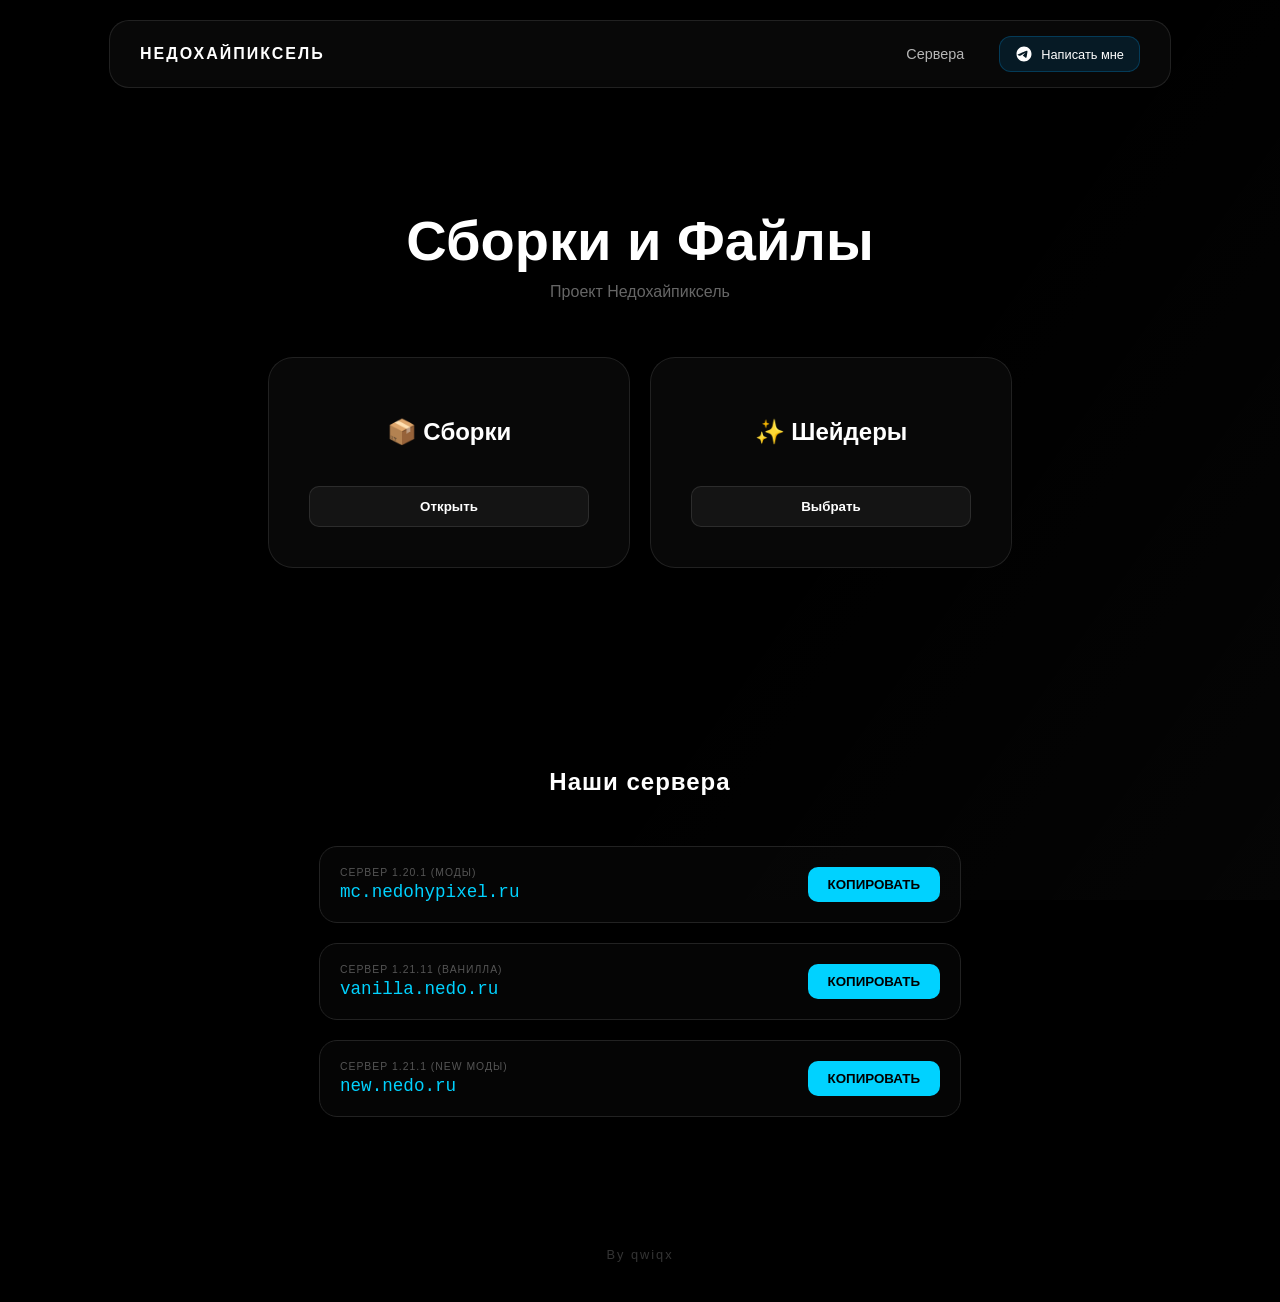
==== index.html @ 05dfc5c6 "site site" ====
<!DOCTYPE html>
<html lang="ru">
<head>
    <meta charset="UTF-8">
    <meta name="viewport" content="width=device-width, initial-scale=1.0">
    <title>Недохайпиксель | Главная</title>
    <style>
        :root {
            --glass: rgba(255, 255, 255, 0.03);
            --glass-border: rgba(255, 255, 255, 0.1);
            --accent: #00d2ff;
        }

        body {
            margin: 0; padding: 0;
            font-family: 'Segoe UI', sans-serif;
            background: #000; color: white;
            min-height: 100vh; overflow-x: hidden;
            display: flex; flex-direction: column;
        }

        /* Эффект шиммера на фоне */
        body::before {
            content: ""; position: fixed; top: 0; left: 0; width: 100%; height: 100%;
            background: linear-gradient(125deg, transparent 30%, rgba(255,255,255,0.02) 50%, transparent 70%);
            background-size: 200% 200%;
            animation: bgShimmer 8s infinite linear;
            pointer-events: none; z-index: 0;
        }

        @keyframes bgShimmer {
            0% { background-position: -200% 0; }
            100% { background-position: 200% 0; }
        }

        /* Навигация */
        nav {
            width: 90%; max-width: 1000px; margin: 20px auto; padding: 15px 30px;
            background: var(--glass); backdrop-filter: blur(15px);
            border: 1px solid var(--glass-border); border-radius: 20px;
            display: flex; justify-content: space-between; align-items: center;
            position: sticky; top: 20px; z-index: 100;
        }

        /* Логотип-ссылка */
        .logo-link {
            text-decoration: none; color: white; font-weight: bold;
            letter-spacing: 2px; cursor: pointer; transition: 0.3s;
        }
        .logo-link:hover { color: var(--accent); }

        .nav-right { display: flex; align-items: center; gap: 20px; }
        
        .tg-link {
            display: flex; align-items: center; background: rgba(0, 136, 204, 0.15);
            border: 1px solid rgba(0, 136, 204, 0.3); padding: 8px 15px; border-radius: 12px;
            text-decoration: none; color: white; transition: 0.3s; font-size: 0.8rem;
        }
        .tg-link:hover { background: #0088cc; box-shadow: 0 0 15px #0088cc; }
        .tg-icon { width: 18px; height: 18px; margin-right: 8px; }

        .hero {
            flex: 1; display: flex; flex-direction: column;
            justify-content: center; align-items: center; text-align: center;
            padding: 100px 20px; z-index: 1;
        }

        .main-cards { display: flex; gap: 20px; flex-wrap: wrap; justify-content: center; margin-top: 40px; }

        .glass-card {
            background: var(--glass); border: 1px solid var(--glass-border);
            backdrop-filter: blur(10px); border-radius: 25px; padding: 40px;
            width: 280px; transition: 0.4s;
        }
        .glass-card:hover { transform: translateY(-10px); border-color: var(--accent); }

        /* Секция серверов */
        .servers-section {
            padding: 80px 20px; display: flex; flex-direction: column; align-items: center; z-index: 1;
        }

        .ip-card {
            background: rgba(255,255,255,0.02); border: 1px solid #222;
            width: 100%; max-width: 600px; margin: 10px; padding: 20px;
            border-radius: 18px; display: flex; justify-content: space-between; align-items: center;
        }

        /* Маленькие приписки */
        .server-tag {
            font-size: 0.65rem; color: #555; text-transform: uppercase;
            letter-spacing: 1px; margin-bottom: 4px;
        }

        .ip-text { font-family: monospace; color: var(--accent); font-size: 1.1rem; }

        .btn-copy {
            background: var(--accent); color: #000; border: none; padding: 10px 20px;
            border-radius: 10px; cursor: pointer; font-weight: bold; transition: 0.3s;
        }
        .btn-copy:hover { transform: scale(1.05); }

        .btn-main {
            margin-top: 20px; padding: 12px 25px; background: rgba(255,255,255,0.05);
            border: 1px solid var(--glass-border); border-radius: 10px; color: white;
            cursor: pointer; width: 100%; font-weight: bold; transition: 0.3s;
        }
        .btn-main:hover { background: white; color: black; }

        /* Модалка */
        .modal {
            position: fixed; top: 0; left: 0; width: 100%; height: 100%;
            background: rgba(0,0,0,0.9); backdrop-filter: blur(10px);
            display: none; justify-content: center; align-items: center; z-index: 1000;
        }
        .modal-content {
            background: #111; border: 1px solid var(--accent); padding: 30px;
            border-radius: 20px; width: 90%; max-width: 400px; text-align: center;
        }

        footer { padding: 40px 0; text-align: center; z-index: 1; opacity: 0.2; font-size: 0.8rem; letter-spacing: 2px; }
    </style>
</head>
<body>

    <nav>
        <!-- Лого теперь ссылка на верх страницы -->
        <a onclick="window.scrollTo({top: 0, behavior: 'smooth'})" class="logo-link">НЕДОХАЙПИКСЕЛЬ</a>
        
        <div class="nav-right">
            <a onclick="document.getElementById('ips').scrollIntoView({behavior: 'smooth'})" style="color: white; text-decoration: none; cursor: pointer; font-size: 0.9rem; opacity: 0.7; margin-right: 15px;">Сервера</a>
            <a href="https://t.me/qwiqxtyanski" target="_blank" class="tg-link">
                <svg class="tg-icon" viewBox="0 0 24 24" fill="currentColor"><path d="M12 2C6.48 2 2 6.48 2 12s4.48 10 10 10 10-4.48 10-10S17.52 2 12 2zm4.64 6.8c-.15 1.58-.8 5.42-1.13 7.19-.14.75-.42 1-.68 1.03-.58.05-1.02-.38-1.58-.75-.88-.58-1.38-.94-2.23-1.5-.99-.65-.35-1.01.22-1.59.15-.15 2.71-2.48 2.76-2.69.01-.03.01-.14-.07-.2s-.21-.05-.3-.03c-.11.02-1.92 1.21-5.41 3.57-.51.35-.97.52-1.38.51-.45-.01-1.32-.26-1.97-.47-.79-.26-1.42-.4-1.36-.85.03-.24.33-.48.89-.74 3.48-1.51 5.81-2.52 6.99-3.01 3.32-1.4 4.01-1.64 4.46-1.65.1 0 .32.02.47.14.12.1.16.24.18.33.01.08.02.23.01.37z"/></svg>
                Написать мне
            </a>
        </div>
    </nav>

    <div class="hero">
        <h1 style="font-size: 3.5rem; margin: 0;">Сборки и Файлы</h1>
        <p style="opacity: 0.4; margin-top: 10px;">Проект Недохайпиксель</p>
        
        <div class="main-cards">
            <div class="glass-card">
                <h2>📦 Сборки</h2>
                <button class="btn-main" onclick="openModal('mods')">Открыть</button>
            </div>
            <div class="glass-card">
                <h2>✨ Шейдеры</h2>
                <button class="btn-main" onclick="openModal('shaders')">Выбрать</button>
            </div>
        </div>
    </div>

    <div class="servers-section" id="ips">
        <h2 style="margin-bottom: 40px; letter-spacing: 1px;">Наши сервера</h2>
        
        <!-- Сервер 1 -->
        <div class="ip-card">
            <div>
                <div class="server-tag">сервер 1.20.1 (моды)</div>
                <div class="ip-text" id="ip1">mc.nedohypixel.ru</div>
            </div>
            <button class="btn-copy" onclick="copyIP('ip1', this)">КОПИРОВАТЬ</button>
        </div>

        <!-- Сервер 2 -->
        <div class="ip-card">
            <div>
                <div class="server-tag">сервер 1.21.11 (ванилла)</div>
                <div class="ip-text" id="ip2">vanilla.nedo.ru</div>
            </div>
            <button class="btn-copy" onclick="copyIP('ip2', this)">КОПИРОВАТЬ</button>
        </div>

        <!-- Сервер 3 (Вернул!) -->
        <div class="ip-card">
            <div>
                <div class="server-tag">сервер 1.21.1 (new моды)</div>
                <div class="ip-text" id="ip3">new.nedo.ru</div>
            </div>
            <button class="btn-copy" onclick="copyIP('ip3', this)">КОПИРОВАТЬ</button>
        </div>
    </div>

    <div class="modal" id="modal" onclick="if(event.target == this) closeModal()">
        <div class="modal-content">
            <h2 id="modal-title" style="margin-bottom: 20px;"></h2>
            <div id="modal-list-container"></div>
            <button class="btn-main" onclick="closeModal()">Закрыть</button>
        </div>
    </div>

    <footer>By qwiqx</footer>

    <script>
        const store = {
            mods: {
                title: "Сборки модов",
                items: [
                    { name: "Сборка 1.20.1", url: "files/mods1.zip" },
                    { name: "Сборка 1.21.1", url: "files/mods2.zip" },
                    { name: "Визуальная сборка", url: "files/visual.zip" }
                ]
            },
            shaders: { title: "Шейдеры", items: [] }
        };

        function openModal(type) {
            const data = store[type];
            document.getElementById('modal-title').innerText = data.title;
            const container = document.getElementById('modal-list-container');
            if (data.items.length === 0) {
                container.innerHTML = "<p style='margin: 20px; opacity: 0.5;'>Увы, тут сборки нет</p>";
            } else {
                let html = '<div style="margin-bottom: 20px;">';
                data.items.forEach(i => {
                    html += `<a href="${i.url}" download style="display:block; padding:15px; background:#1a1a1a; margin:10px 0; border-radius:12px; color:var(--accent); text-decoration:none; border: 1px solid #333;">${i.name}</a>`;
                });
                html += '</div>';
                container.innerHTML = html;
            }
            document.getElementById('modal').style.display = 'flex';
        }

        function closeModal() { document.getElementById('modal').style.display = 'none'; }

        function copyIP(id, btn) {
            const text = document.getElementById(id).innerText;
            navigator.clipboard.writeText(text);
            const old = btn.innerText;
            btn.innerText = "ГОТОВО";
            btn.style.background = "#fff";
            setTimeout(() => { 
                btn.innerText = old; 
                btn.style.background = "var(--accent)";
            }, 1500);
        }
    </script>
</body>
</html>
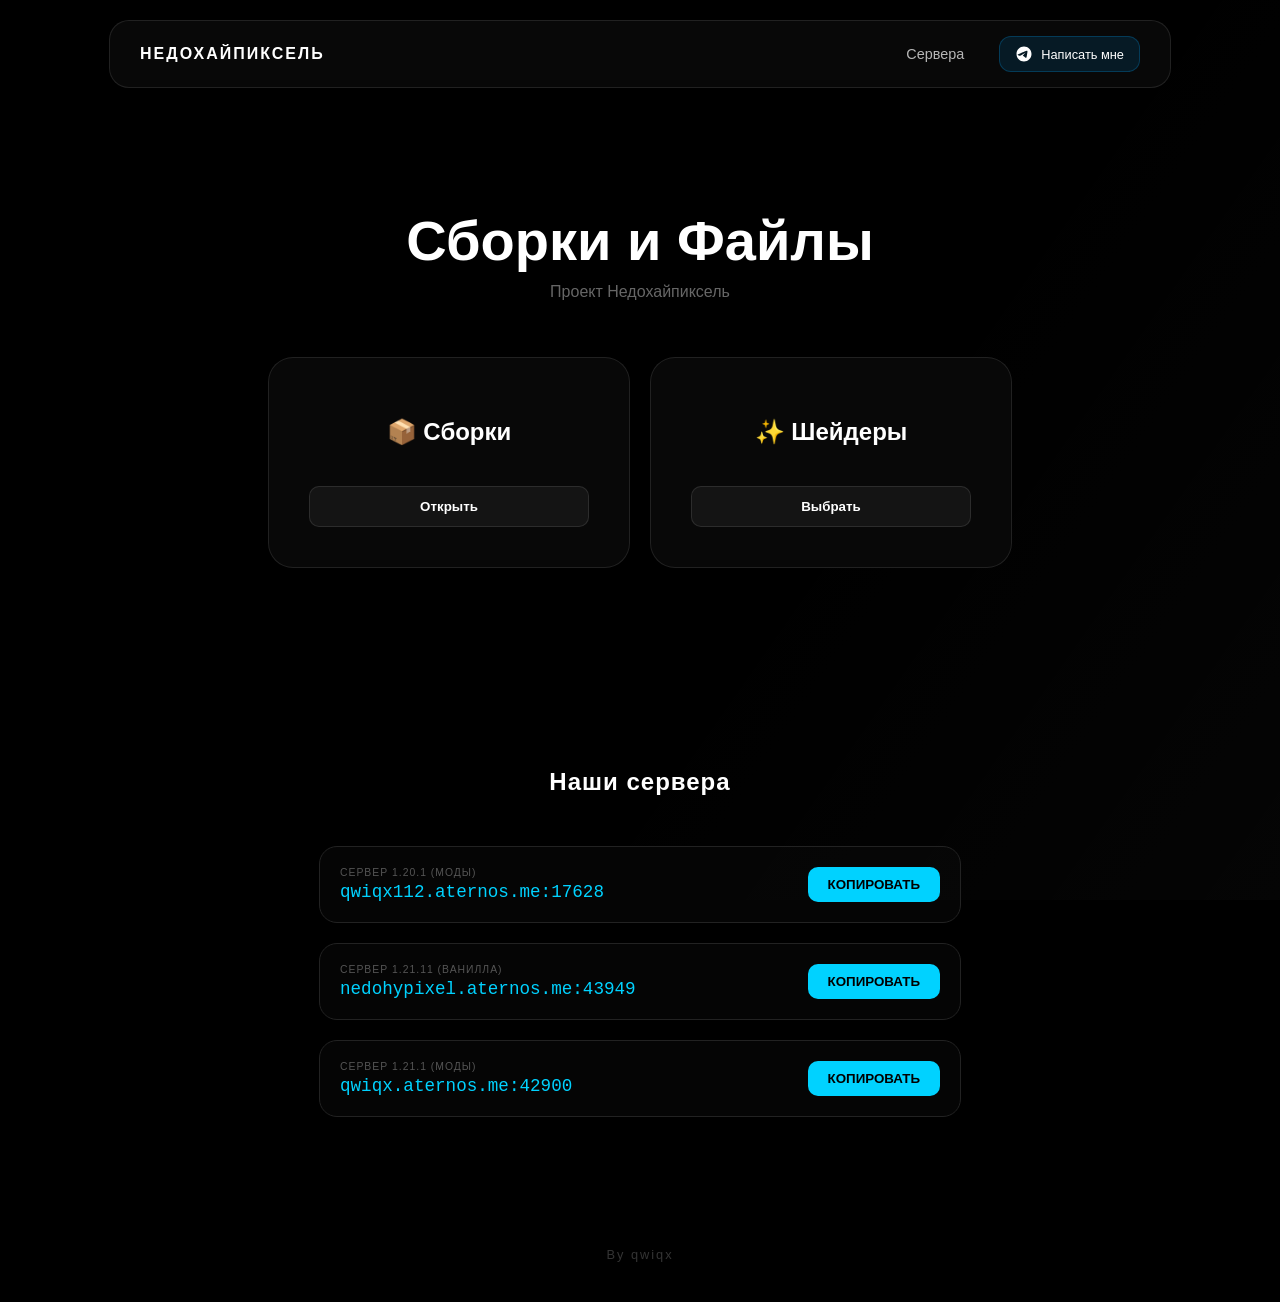
==== commit 9e1e1c44: "ndex.html" ====
--- a/index.html
+++ b/index.html
@@ -158,7 +158,7 @@
         <div class="ip-card">
             <div>
                 <div class="server-tag">сервер 1.20.1 (моды)</div>
-                <div class="ip-text" id="ip1">mc.nedohypixel.ru</div>
+                <div class="ip-text" id="ip1">qwiqx112.aternos.me:17628</div>
             </div>
             <button class="btn-copy" onclick="copyIP('ip1', this)">КОПИРОВАТЬ</button>
         </div>
@@ -167,7 +167,7 @@
         <div class="ip-card">
             <div>
                 <div class="server-tag">сервер 1.21.11 (ванилла)</div>
-                <div class="ip-text" id="ip2">vanilla.nedo.ru</div>
+                <div class="ip-text" id="ip2">nedohypixel.aternos.me:43949</div>
             </div>
             <button class="btn-copy" onclick="copyIP('ip2', this)">КОПИРОВАТЬ</button>
         </div>
@@ -175,8 +175,8 @@
         <!-- Сервер 3 (Вернул!) -->
         <div class="ip-card">
             <div>
-                <div class="server-tag">сервер 1.21.1 (new моды)</div>
-                <div class="ip-text" id="ip3">new.nedo.ru</div>
+                <div class="server-tag">сервер 1.21.1 (моды)</div>
+                <div class="ip-text" id="ip3">qwiqx.aternos.me:42900</div>
             </div>
             <button class="btn-copy" onclick="copyIP('ip3', this)">КОПИРОВАТЬ</button>
         </div>
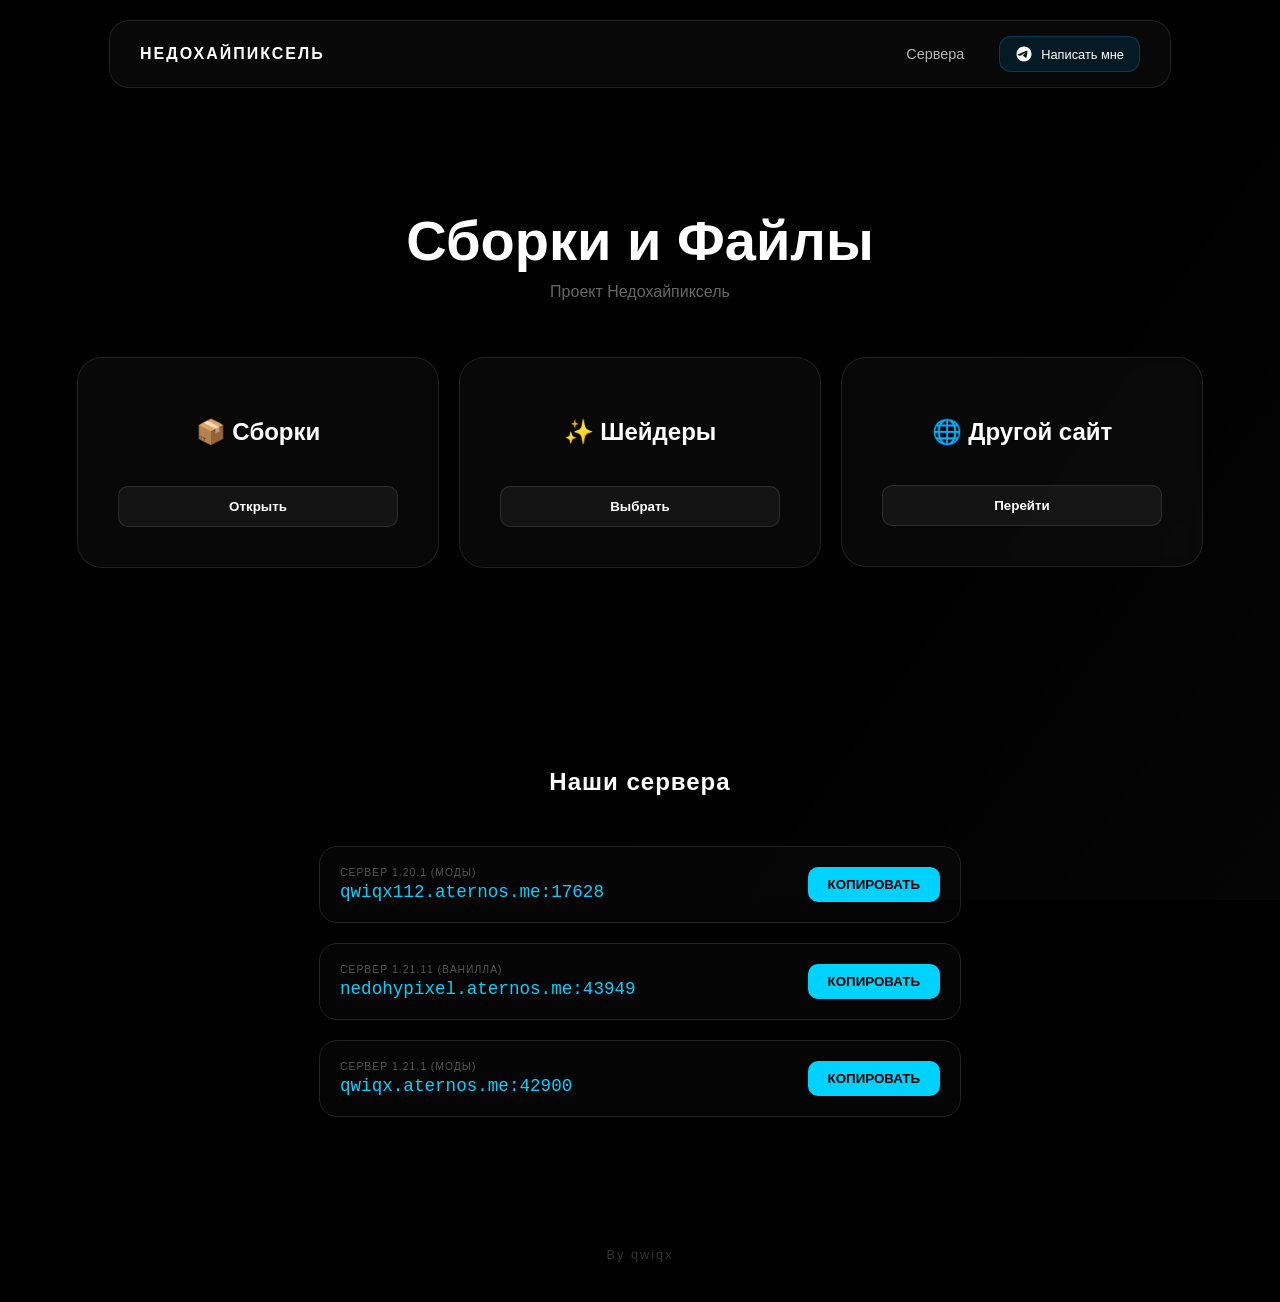
==== commit ecc91876: "Update index.html" ====
--- a/index.html
+++ b/index.html
@@ -148,6 +148,10 @@
                 <h2>✨ Шейдеры</h2>
                 <button class="btn-main" onclick="openModal('shaders')">Выбрать</button>
             </div>
+            <div class="glass-card">
+                <h2>🌐 Другой сайт</h2>
+                <button class="btn-main" onclick="window.open('https://ваш-второй-сайт.ru', '_blank')">Перейти</button>
+            </div>
         </div>
     </div>
 
@@ -197,9 +201,9 @@
             mods: {
                 title: "Сборки модов",
                 items: [
-                    { name: "Сборка 1.20.1", url: "files/mods1.zip" },
-                    { name: "Сборка 1.21.1", url: "files/mods2.zip" },
-                    { name: "Визуальная сборка", url: "files/visual.zip" }
+                    { name: "Сборка 1.20.1", url: "https://disk.yandex.ru/d/FTYh0qa2g4-erA" },
+                    { name: "Сборка 1.21.1", url: "https://disk.yandex.ru/d/NLngsnzkIj55_A" },
+                    { name: "Визуальная сборка", url: "https://disk.yandex.ru/d/I3ElpFcVDI23cg" }
                 ]
             },
             shaders: { title: "Шейдеры", items: [] }
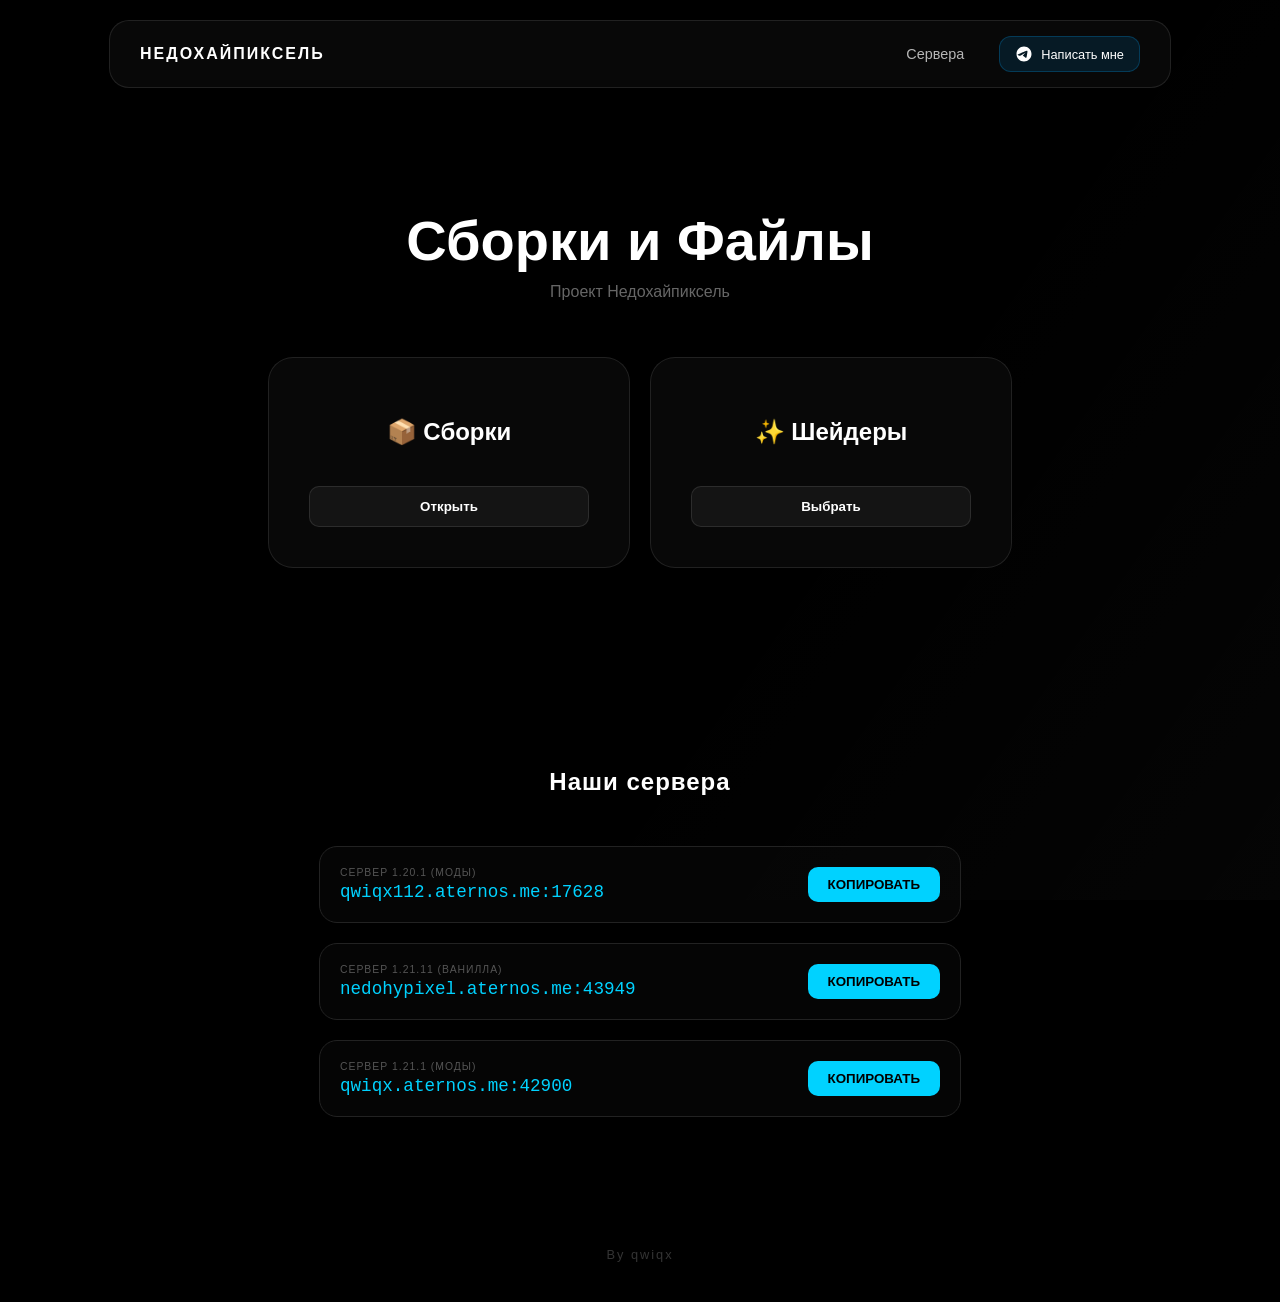
==== commit bd10189d: "Update index.html" ====
--- a/index.html
+++ b/index.html
@@ -147,10 +147,6 @@
             <div class="glass-card">
                 <h2>✨ Шейдеры</h2>
                 <button class="btn-main" onclick="openModal('shaders')">Выбрать</button>
-            </div>
-            <div class="glass-card">
-                <h2>🌐 Другой сайт</h2>
-                <button class="btn-main" onclick="window.open('https://ваш-второй-сайт.ru', '_blank')">Перейти</button>
             </div>
         </div>
     </div>
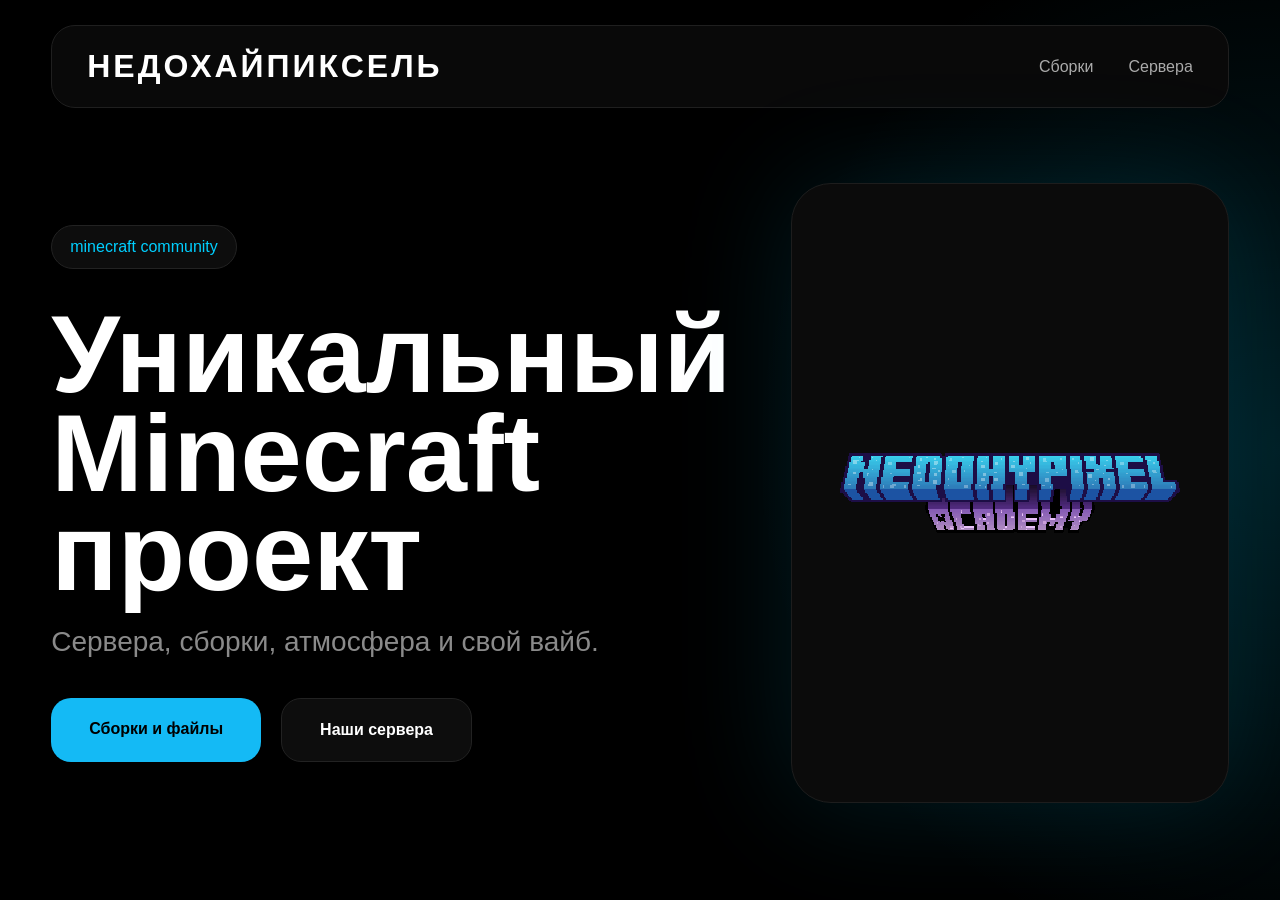
==== commit 120e7e1e: "Update index.html" ====
--- a/index.html
+++ b/index.html
@@ -1,240 +1,58 @@
 <!DOCTYPE html>
 <html lang="ru">
 <head>
-    <meta charset="UTF-8">
-    <meta name="viewport" content="width=device-width, initial-scale=1.0">
-    <title>Недохайпиксель | Главная</title>
-    <style>
-        :root {
-            --glass: rgba(255, 255, 255, 0.03);
-            --glass-border: rgba(255, 255, 255, 0.1);
-            --accent: #00d2ff;
-        }
-
-        body {
-            margin: 0; padding: 0;
-            font-family: 'Segoe UI', sans-serif;
-            background: #000; color: white;
-            min-height: 100vh; overflow-x: hidden;
-            display: flex; flex-direction: column;
-        }
-
-        /* Эффект шиммера на фоне */
-        body::before {
-            content: ""; position: fixed; top: 0; left: 0; width: 100%; height: 100%;
-            background: linear-gradient(125deg, transparent 30%, rgba(255,255,255,0.02) 50%, transparent 70%);
-            background-size: 200% 200%;
-            animation: bgShimmer 8s infinite linear;
-            pointer-events: none; z-index: 0;
-        }
-
-        @keyframes bgShimmer {
-            0% { background-position: -200% 0; }
-            100% { background-position: 200% 0; }
-        }
-
-        /* Навигация */
-        nav {
-            width: 90%; max-width: 1000px; margin: 20px auto; padding: 15px 30px;
-            background: var(--glass); backdrop-filter: blur(15px);
-            border: 1px solid var(--glass-border); border-radius: 20px;
-            display: flex; justify-content: space-between; align-items: center;
-            position: sticky; top: 20px; z-index: 100;
-        }
-
-        /* Логотип-ссылка */
-        .logo-link {
-            text-decoration: none; color: white; font-weight: bold;
-            letter-spacing: 2px; cursor: pointer; transition: 0.3s;
-        }
-        .logo-link:hover { color: var(--accent); }
-
-        .nav-right { display: flex; align-items: center; gap: 20px; }
-        
-        .tg-link {
-            display: flex; align-items: center; background: rgba(0, 136, 204, 0.15);
-            border: 1px solid rgba(0, 136, 204, 0.3); padding: 8px 15px; border-radius: 12px;
-            text-decoration: none; color: white; transition: 0.3s; font-size: 0.8rem;
-        }
-        .tg-link:hover { background: #0088cc; box-shadow: 0 0 15px #0088cc; }
-        .tg-icon { width: 18px; height: 18px; margin-right: 8px; }
-
-        .hero {
-            flex: 1; display: flex; flex-direction: column;
-            justify-content: center; align-items: center; text-align: center;
-            padding: 100px 20px; z-index: 1;
-        }
-
-        .main-cards { display: flex; gap: 20px; flex-wrap: wrap; justify-content: center; margin-top: 40px; }
-
-        .glass-card {
-            background: var(--glass); border: 1px solid var(--glass-border);
-            backdrop-filter: blur(10px); border-radius: 25px; padding: 40px;
-            width: 280px; transition: 0.4s;
-        }
-        .glass-card:hover { transform: translateY(-10px); border-color: var(--accent); }
-
-        /* Секция серверов */
-        .servers-section {
-            padding: 80px 20px; display: flex; flex-direction: column; align-items: center; z-index: 1;
-        }
-
-        .ip-card {
-            background: rgba(255,255,255,0.02); border: 1px solid #222;
-            width: 100%; max-width: 600px; margin: 10px; padding: 20px;
-            border-radius: 18px; display: flex; justify-content: space-between; align-items: center;
-        }
-
-        /* Маленькие приписки */
-        .server-tag {
-            font-size: 0.65rem; color: #555; text-transform: uppercase;
-            letter-spacing: 1px; margin-bottom: 4px;
-        }
-
-        .ip-text { font-family: monospace; color: var(--accent); font-size: 1.1rem; }
-
-        .btn-copy {
-            background: var(--accent); color: #000; border: none; padding: 10px 20px;
-            border-radius: 10px; cursor: pointer; font-weight: bold; transition: 0.3s;
-        }
-        .btn-copy:hover { transform: scale(1.05); }
-
-        .btn-main {
-            margin-top: 20px; padding: 12px 25px; background: rgba(255,255,255,0.05);
-            border: 1px solid var(--glass-border); border-radius: 10px; color: white;
-            cursor: pointer; width: 100%; font-weight: bold; transition: 0.3s;
-        }
-        .btn-main:hover { background: white; color: black; }
-
-        /* Модалка */
-        .modal {
-            position: fixed; top: 0; left: 0; width: 100%; height: 100%;
-            background: rgba(0,0,0,0.9); backdrop-filter: blur(10px);
-            display: none; justify-content: center; align-items: center; z-index: 1000;
-        }
-        .modal-content {
-            background: #111; border: 1px solid var(--accent); padding: 30px;
-            border-radius: 20px; width: 90%; max-width: 400px; text-align: center;
-        }
-
-        footer { padding: 40px 0; text-align: center; z-index: 1; opacity: 0.2; font-size: 0.8rem; letter-spacing: 2px; }
-    </style>
+  <meta charset="UTF-8">
+  <meta name="viewport" content="width=device-width, initial-scale=1.0">
+  <title>Недохайпиксель</title>
+  <link rel="stylesheet" href="style.css">
 </head>
 <body>
 
-    <nav>
-        <!-- Лого теперь ссылка на верх страницы -->
-        <a onclick="window.scrollTo({top: 0, behavior: 'smooth'})" class="logo-link">НЕДОХАЙПИКСЕЛЬ</a>
-        
-        <div class="nav-right">
-            <a onclick="document.getElementById('ips').scrollIntoView({behavior: 'smooth'})" style="color: white; text-decoration: none; cursor: pointer; font-size: 0.9rem; opacity: 0.7; margin-right: 15px;">Сервера</a>
-            <a href="https://t.me/qwiqxtyanski" target="_blank" class="tg-link">
-                <svg class="tg-icon" viewBox="0 0 24 24" fill="currentColor"><path d="M12 2C6.48 2 2 6.48 2 12s4.48 10 10 10 10-4.48 10-10S17.52 2 12 2zm4.64 6.8c-.15 1.58-.8 5.42-1.13 7.19-.14.75-.42 1-.68 1.03-.58.05-1.02-.38-1.58-.75-.88-.58-1.38-.94-2.23-1.5-.99-.65-.35-1.01.22-1.59.15-.15 2.71-2.48 2.76-2.69.01-.03.01-.14-.07-.2s-.21-.05-.3-.03c-.11.02-1.92 1.21-5.41 3.57-.51.35-.97.52-1.38.51-.45-.01-1.32-.26-1.97-.47-.79-.26-1.42-.4-1.36-.85.03-.24.33-.48.89-.74 3.48-1.51 5.81-2.52 6.99-3.01 3.32-1.4 4.01-1.64 4.46-1.65.1 0 .32.02.47.14.12.1.16.24.18.33.01.08.02.23.01.37z"/></svg>
-                Написать мне
-            </a>
-        </div>
-    </nav>
+<nav>
+  <div class="logo">НЕДОХАЙПИКСЕЛЬ</div>
 
-    <div class="hero">
-        <h1 style="font-size: 3.5rem; margin: 0;">Сборки и Файлы</h1>
-        <p style="opacity: 0.4; margin-top: 10px;">Проект Недохайпиксель</p>
-        
-        <div class="main-cards">
-            <div class="glass-card">
-                <h2>📦 Сборки</h2>
-                <button class="btn-main" onclick="openModal('mods')">Открыть</button>
-            </div>
-            <div class="glass-card">
-                <h2>✨ Шейдеры</h2>
-                <button class="btn-main" onclick="openModal('shaders')">Выбрать</button>
-            </div>
-        </div>
+  <div class="nav-links">
+    <a href="downloads.html">Сборки</a>
+    <a href="servers.html">Сервера</a>
+  </div>
+</nav>
+
+<section class="hero">
+
+  <div class="hero-text">
+
+    <div class="badge">
+      minecraft community
     </div>
 
-    <div class="servers-section" id="ips">
-        <h2 style="margin-bottom: 40px; letter-spacing: 1px;">Наши сервера</h2>
-        
-        <!-- Сервер 1 -->
-        <div class="ip-card">
-            <div>
-                <div class="server-tag">сервер 1.20.1 (моды)</div>
-                <div class="ip-text" id="ip1">qwiqx112.aternos.me:17628</div>
-            </div>
-            <button class="btn-copy" onclick="copyIP('ip1', this)">КОПИРОВАТЬ</button>
-        </div>
+    <h1>
+      Уникальный <br>
+      Minecraft <br>
+      проект
+    </h1>
 
-        <!-- Сервер 2 -->
-        <div class="ip-card">
-            <div>
-                <div class="server-tag">сервер 1.21.11 (ванилла)</div>
-                <div class="ip-text" id="ip2">nedohypixel.aternos.me:43949</div>
-            </div>
-            <button class="btn-copy" onclick="copyIP('ip2', this)">КОПИРОВАТЬ</button>
-        </div>
+    <p>
+      Сервера, сборки, атмосфера и свой вайб.
+    </p>
 
-        <!-- Сервер 3 (Вернул!) -->
-        <div class="ip-card">
-            <div>
-                <div class="server-tag">сервер 1.21.1 (моды)</div>
-                <div class="ip-text" id="ip3">qwiqx.aternos.me:42900</div>
-            </div>
-            <button class="btn-copy" onclick="copyIP('ip3', this)">КОПИРОВАТЬ</button>
-        </div>
+    <div class="hero-buttons">
+      <a href="downloads.html" class="btn-blue">
+        Сборки и файлы
+      </a>
+
+      <a href="servers.html" class="btn-dark">
+        Наши сервера
+      </a>
     </div>
 
-    <div class="modal" id="modal" onclick="if(event.target == this) closeModal()">
-        <div class="modal-content">
-            <h2 id="modal-title" style="margin-bottom: 20px;"></h2>
-            <div id="modal-list-container"></div>
-            <button class="btn-main" onclick="closeModal()">Закрыть</button>
-        </div>
-    </div>
+  </div>
 
-    <footer>By qwiqx</footer>
+  <div class="skin-card">
+    <img src="skin.png" alt="">
+  </div>
 
-    <script>
-        const store = {
-            mods: {
-                title: "Сборки модов",
-                items: [
-                    { name: "Сборка 1.20.1", url: "https://disk.yandex.ru/d/FTYh0qa2g4-erA" },
-                    { name: "Сборка 1.21.1", url: "https://disk.yandex.ru/d/NLngsnzkIj55_A" },
-                    { name: "Визуальная сборка", url: "https://disk.yandex.ru/d/I3ElpFcVDI23cg" }
-                ]
-            },
-            shaders: { title: "Шейдеры", items: [] }
-        };
+</section>
 
-        function openModal(type) {
-            const data = store[type];
-            document.getElementById('modal-title').innerText = data.title;
-            const container = document.getElementById('modal-list-container');
-            if (data.items.length === 0) {
-                container.innerHTML = "<p style='margin: 20px; opacity: 0.5;'>Увы, тут сборки нет</p>";
-            } else {
-                let html = '<div style="margin-bottom: 20px;">';
-                data.items.forEach(i => {
-                    html += `<a href="${i.url}" download style="display:block; padding:15px; background:#1a1a1a; margin:10px 0; border-radius:12px; color:var(--accent); text-decoration:none; border: 1px solid #333;">${i.name}</a>`;
-                });
-                html += '</div>';
-                container.innerHTML = html;
-            }
-            document.getElementById('modal').style.display = 'flex';
-        }
-
-        function closeModal() { document.getElementById('modal').style.display = 'none'; }
-
-        function copyIP(id, btn) {
-            const text = document.getElementById(id).innerText;
-            navigator.clipboard.writeText(text);
-            const old = btn.innerText;
-            btn.innerText = "ГОТОВО";
-            btn.style.background = "#fff";
-            setTimeout(() => { 
-                btn.innerText = old; 
-                btn.style.background = "var(--accent)";
-            }, 1500);
-        }
-    </script>
+<script src="script.js"></script>
 </body>
 </html>
--- a/style.css
+++ b/style.css
@@ -0,0 +1,258 @@
+*{
+  margin:0;
+  padding:0;
+  box-sizing:border-box;
+}
+
+body{
+  background:#000;
+  color:white;
+  font-family:Segoe UI,sans-serif;
+  overflow-x:hidden;
+}
+
+body::before{
+  content:'';
+  position:fixed;
+  inset:0;
+  background:
+  radial-gradient(circle at right,#00d2ff22,transparent 40%);
+  z-index:-1;
+}
+
+nav{
+  width:92%;
+  margin:25px auto;
+  padding:22px 35px;
+  border-radius:24px;
+  background:#090909;
+  border:1px solid #1f1f1f;
+
+  display:flex;
+  justify-content:space-between;
+  align-items:center;
+}
+
+.logo{
+  font-weight:900;
+  letter-spacing:3px;
+  font-size:32px;
+}
+
+.nav-links{
+  display:flex;
+  gap:35px;
+}
+
+.nav-links a{
+  color:#aaa;
+  text-decoration:none;
+  transition:.3s;
+}
+
+.nav-links a:hover{
+  color:white;
+}
+
+.hero{
+  width:92%;
+  margin:auto;
+  min-height:80vh;
+
+  display:flex;
+  justify-content:space-between;
+  align-items:center;
+  gap:60px;
+}
+
+.badge{
+  display:inline-block;
+  padding:12px 18px;
+  border-radius:999px;
+  background:#0d0d0d;
+  border:1px solid #222;
+  color:#00cfff;
+  margin-bottom:35px;
+}
+
+.hero h1{
+  font-size:110px;
+  line-height:.9;
+  margin-bottom:25px;
+}
+
+.hero p{
+  color:#8a8a8a;
+  font-size:28px;
+  margin-bottom:40px;
+}
+
+.hero-buttons{
+  display:flex;
+  gap:20px;
+}
+
+.btn-blue,
+.btn-dark{
+  padding:22px 38px;
+  border-radius:20px;
+  text-decoration:none;
+  font-weight:700;
+  transition:.3s;
+}
+
+.btn-blue{
+  background:#14baf5;
+  color:black;
+}
+
+.btn-dark{
+  background:#0d0d0d;
+  border:1px solid #222;
+  color:white;
+}
+
+.btn-blue:hover,
+.btn-dark:hover{
+  transform:translateY(-5px);
+}
+
+.skin-card{
+  width:520px;
+  height:620px;
+  border-radius:40px;
+  background:#0b0b0b;
+  border:1px solid #1d1d1d;
+
+  display:flex;
+  justify-content:center;
+  align-items:center;
+
+  overflow:hidden;
+
+  box-shadow:0 0 120px #00cfff22;
+}
+
+.skin-card img{
+  width:340px;
+  image-rendering:pixelated;
+}
+
+/* DOWNLOADS */
+
+.downloads-page,
+.servers-page{
+  width:92%;
+  margin:auto;
+  padding-top:60px;
+}
+
+.downloads-page h1,
+.servers-page h1{
+  font-size:72px;
+  margin-bottom:50px;
+}
+
+.cards{
+  display:grid;
+  grid-template-columns:repeat(auto-fit,minmax(300px,1fr));
+  gap:30px;
+}
+
+.download-card{
+  background:#0b0b0b;
+  border:1px solid #1f1f1f;
+  border-radius:30px;
+  padding:35px;
+  transition:.3s;
+}
+
+.download-card:hover{
+  transform:translateY(-10px);
+  border-color:#14baf5;
+}
+
+.download-card h2{
+  font-size:36px;
+  margin-bottom:18px;
+}
+
+.download-card p{
+  color:#777;
+  margin-bottom:30px;
+}
+
+.download-btn{
+  display:inline-block;
+  padding:18px 28px;
+  border-radius:18px;
+  background:#14baf5;
+  color:black;
+  text-decoration:none;
+  font-weight:700;
+}
+
+/* SERVERS */
+
+.server-card{
+  background:#0b0b0b;
+  border:1px solid #1f1f1f;
+  border-radius:30px;
+  padding:35px;
+  margin-bottom:25px;
+
+  display:flex;
+  justify-content:space-between;
+  align-items:center;
+}
+
+.server-card span{
+  color:#666;
+}
+
+.server-card h2{
+  color:#14baf5;
+  margin-top:10px;
+}
+
+.server-card button{
+  padding:20px 30px;
+  border:none;
+  border-radius:18px;
+  background:#14baf5;
+  font-weight:700;
+  cursor:pointer;
+}
+
+@media(max-width:1100px){
+
+.hero{
+  flex-direction:column;
+  text-align:center;
+  padding-bottom:100px;
+}
+
+.hero h1{
+  font-size:72px;
+}
+
+.hero-buttons{
+  justify-content:center;
+}
+
+.skin-card{
+  width:100%;
+  height:500px;
+}
+
+.skin-card img{
+  width:260px;
+}
+
+.server-card{
+  flex-direction:column;
+  gap:20px;
+  align-items:flex-start;
+}
+
+}
